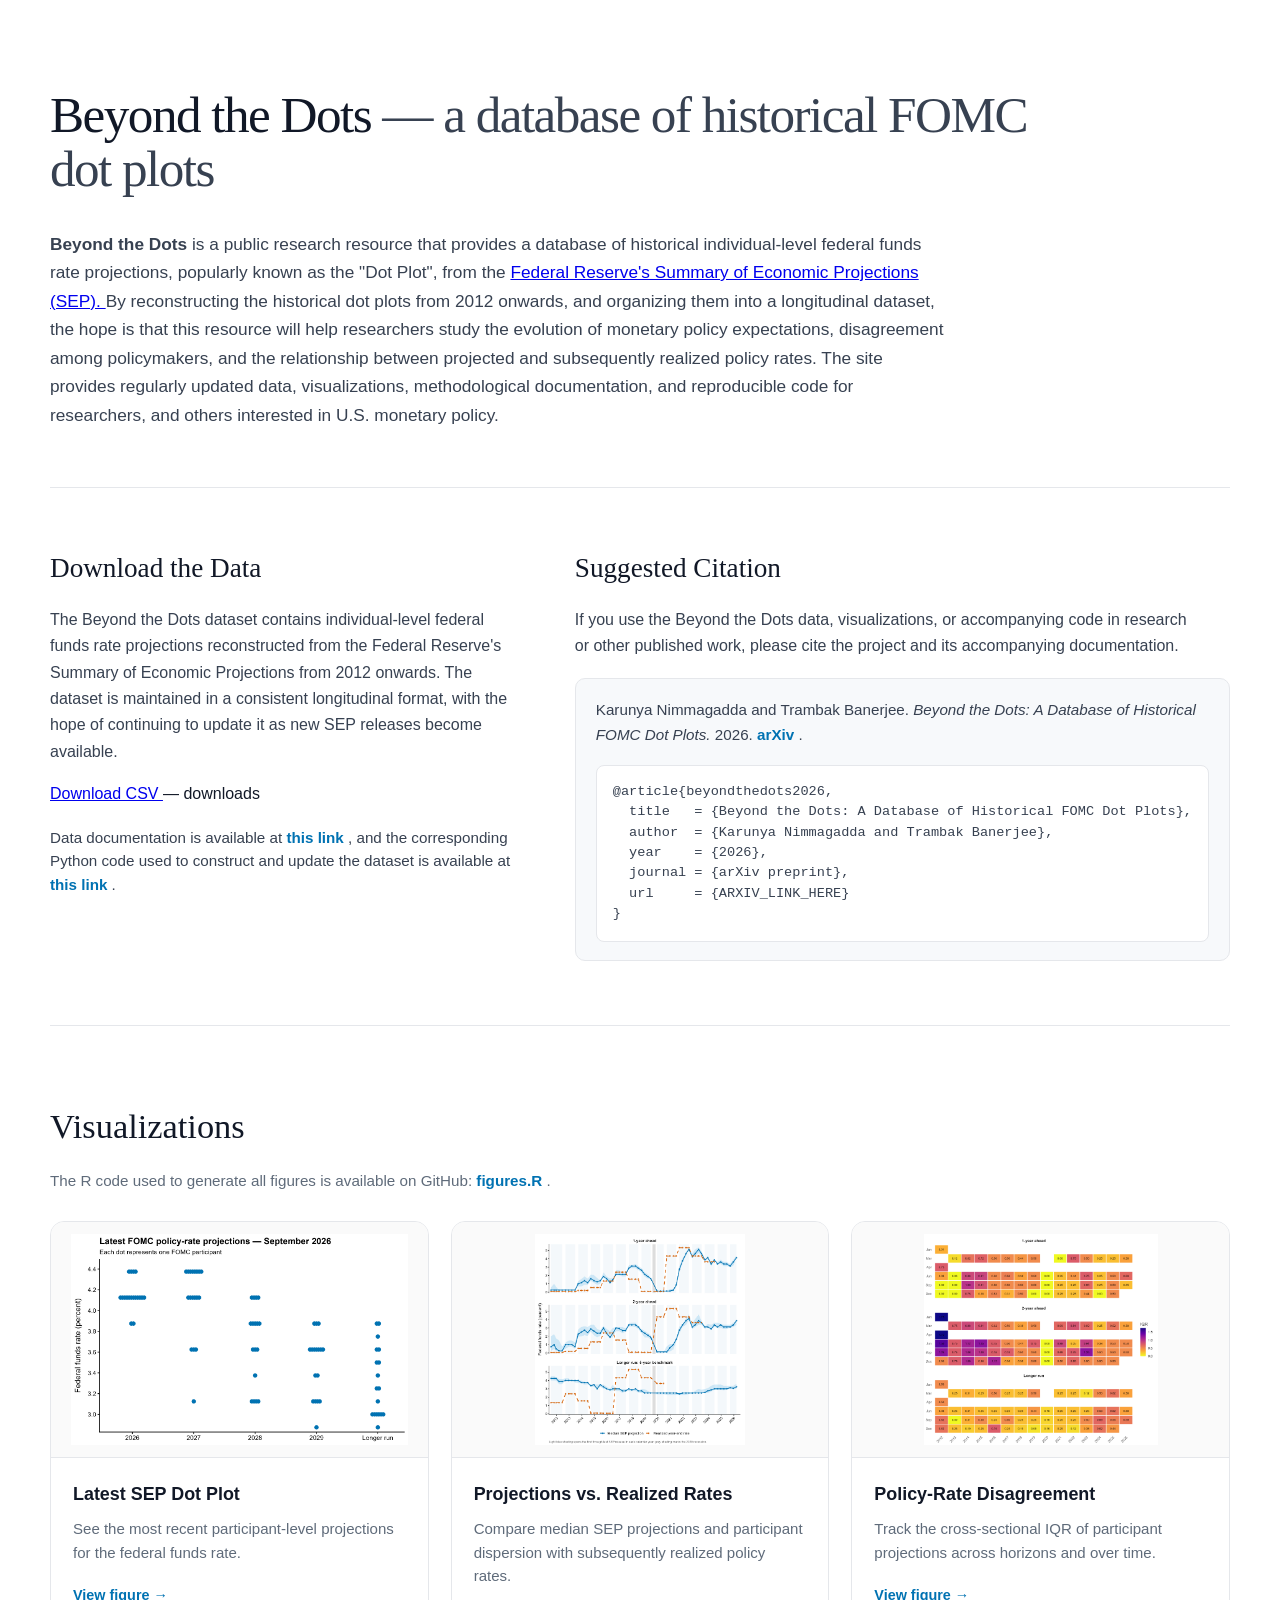
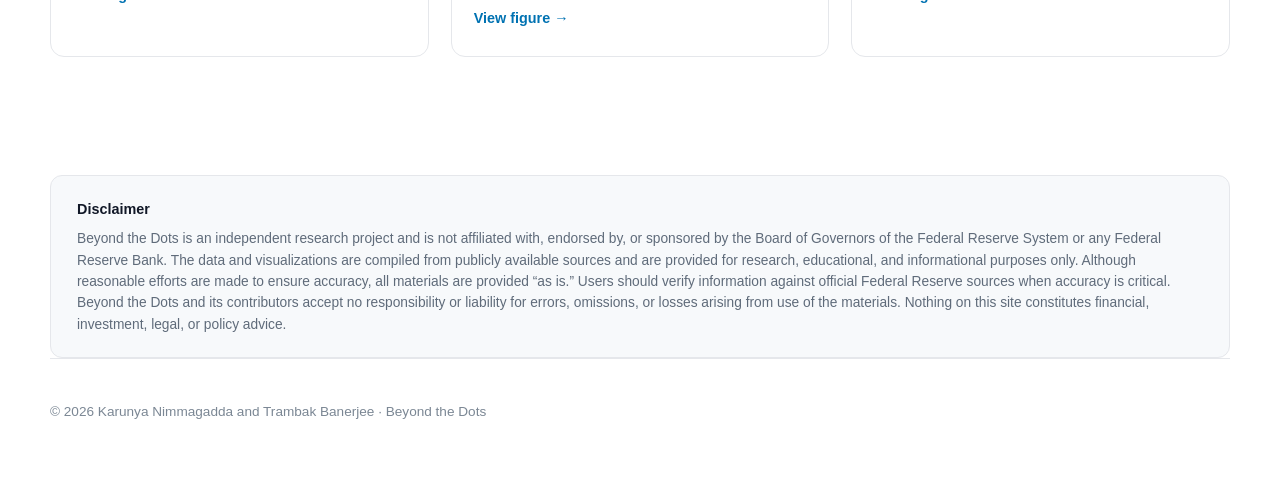
==== index.html @ 00e8cbd1 "Update index.html" ====
<!doctype html>
<html lang="en">
<head>
  <meta charset="utf-8">
  <meta name="viewport" content="width=device-width, initial-scale=1">
  <title>Beyond the Dots</title>
  <meta name="description" content="A Database of Historical FOMC Dot Plots.">
  <link rel="stylesheet" href="styles.css">
</head>
<body>
  <main class="container">
    <header class="hero">
      <h1>Beyond the Dots <span>— a database of historical FOMC dot plots</span></h1>

      <p class="intro">
        <strong>Beyond the Dots</strong> is a public research resource that provides a database of 
        historical individual-level federal funds rate projections, popularly known as the "Dot Plot",
        from the <a href="https://www.federalreserve.gov/monetarypolicy/guide-to-the-summary-of-economic-projections.htm"
   target="_blank"
   rel="noopener">
  Federal Reserve's Summary of Economic Projections (SEP). </a>
By reconstructing the historical dot plots from 2012 onwards, 
        and organizing them into a longitudinal dataset, the hope is that this resource will help researchers study the evolution of 
        monetary policy expectations, disagreement among policymakers, and the relationship between projected and 
        subsequently realized policy rates. The site provides regularly updated data, visualizations,
        methodological documentation, and reproducible code for researchers, and
        others interested in U.S. monetary policy.
      </p>
    </header>
<section class="data-section">

  <div class="section-heading">
   <h2>Download the Data</h2>

    <p>
      The Beyond the Dots dataset contains individual-level federal funds rate
      projections reconstructed from the Federal Reserve's Summary of Economic
      Projections from 2012 onwards. The dataset is maintained in a consistent longitudinal format, 
      with the hope of continuing to update it as new SEP releases become available.
    </p>

    <div class="download-row">
  <a id="data-download"
     class="button-primary"
     href="data/projections.csv"
     download>
    Download CSV
  </a>

  <span class="download-count">
    <span id="download-count">—</span> downloads
  </span>
</div>

<p class="data-note">
  Data documentation is available at
  <a href="documents/documentation.pdf"
     target="_blank"
     rel="noopener">
    this link
  </a>,
  and the corresponding Python code used to construct and update the dataset is available at
  <a href="https://github.com/beyondthedots/beyondthedots.github.io/blob/main/code/"
     target="_blank"
     rel="noopener">
    this link
  </a>.
</p>
  </div>
  <div class="citation-block">
   <h2>Suggested Citation</h2>

    <p>
      If you use the Beyond the Dots data, visualizations, or accompanying code
      in research or other published work, please cite the project and its
      accompanying documentation.
    </p>

    <div class="citation-box">
  <p>
    Karunya Nimmagadda and Trambak Banerjee.
    <em>Beyond the Dots: A Database of Historical FOMC Dot Plots.</em>
    2026.
    <a href="ARXIV_LINK_HERE"
       target="_blank"
       rel="noopener">
      arXiv
    </a>.
  </p>
      
  <pre class="bibtex-citation"><code>@article{beyondthedots2026,
  title   = {Beyond the Dots: A Database of Historical FOMC Dot Plots},
  author  = {Karunya Nimmagadda and Trambak Banerjee},
  year    = {2026},
  journal = {arXiv preprint},
  url     = {ARXIV_LINK_HERE}
}</code></pre>
</div>

</section>
   <section class="visualizations">
      <div class="section-heading">
       <h2>Visualizations</h2>
        <p class="figure-code-note">
      The R code used to generate all figures is available on GitHub:
      <a href="https://github.com/beyondthedots/beyondthedots.github.io/blob/main/code/figures.R"
         target="_blank"
         rel="noopener">
        figures.R
      </a>.
    </p>
      </div>

      <div class="cards">
        <a class="card" href="latest-sep.html">
          <div class="preview">
            <img src="assets/latest_sep_dotplot.png" alt="Preview of latest SEP dot plot"
                 onerror="this.style.display='none'; this.nextElementSibling.style.display='flex';">
            <div class="placeholder">Latest SEP dot plot</div>
          </div>
          <div class="card-copy">
            <h3>Latest SEP Dot Plot</h3>
            <p>See the most recent participant-level projections for the federal funds rate.</p>
            <span class="link">View figure →</span>
          </div>
        </a>

        <a class="card" href="forecast-realized.html">
          <div class="preview">
            <img src="assets/median_vs_realized.png" alt="Preview of median SEP projection versus realized rate"
                 onerror="this.style.display='none'; this.nextElementSibling.style.display='flex';">
            <div class="placeholder">Median vs. realized</div>
          </div>
          <div class="card-copy">
            <h3>Projections vs. Realized Rates</h3>
            <p>Compare median SEP projections and participant dispersion with subsequently realized policy rates.</p>
            <span class="link">View figure →</span>
          </div>
        </a>

        <a class="card" href="disagreement.html">
          <div class="preview">
            <img src="assets/disagreement_heatmaps.png" alt="Preview of SEP disagreement heatmaps"
                 onerror="this.style.display='none'; this.nextElementSibling.style.display='flex';">
            <div class="placeholder">Disagreement heatmaps</div>
          </div>
          <div class="card-copy">
            <h3>Policy-Rate Disagreement</h3>
            <p>Track the cross-sectional IQR of participant projections across horizons and over time.</p>
            <span class="link">View figure →</span>
          </div>
        </a>
      </div>
    </section>
 <section class="disclaimer">
      <h2>Disclaimer</h2>
      <p>
        Beyond the Dots is an independent research project and is not affiliated with, endorsed by, or
        sponsored by the Board of Governors of the Federal Reserve System or any Federal Reserve Bank.
        The data and visualizations are compiled from publicly available sources and are provided for
        research, educational, and informational purposes only. Although reasonable efforts are made to
        ensure accuracy, all materials are provided “as is.” Users should verify information against
        official Federal Reserve sources when accuracy is critical. Beyond the Dots and its contributors
        accept no responsibility or liability for errors, omissions, or losses arising from use of the
        materials. Nothing on this site constitutes financial, investment, legal, or policy advice.
      </p>
    </section>
    <footer>
  <p>&copy; 2026 Karunya Nimmagadda and Trambak Banerjee · Beyond the Dots</p>
</footer>
  </main>
<script>
  const counterURL =
    "https://counterapi.com/api/beyondthedots.github.io/download/dataset";

  const countElement = document.getElementById("download-count");
  const downloadButton = document.getElementById("data-download");

  // Display the current count without incrementing it
  async function loadDownloadCount() {
    try {
      const response = await fetch(counterURL + "?readOnly=true");
      const data = await response.json();
      countElement.textContent = data.value.toLocaleString();
    } catch (error) {
      countElement.textContent = "—";
    }
  }

  // Increment only when the Download CSV button is clicked
  downloadButton.addEventListener("click", async function () {
    try {
      const response = await fetch(counterURL, {
        keepalive: true
      });

      const data = await response.json();
      countElement.textContent = data.value.toLocaleString();
    } catch (error) {
      // Do not interfere with the download if counting fails
    }
  });

  loadDownloadCount();
</script>
</body>
</html>
---- styles.css ----
:root {
  --ink: #111827;
  --muted: #5f6b7a;
  --line: #e5e7eb;
  --soft: #f7f9fb;
  --blue: #0072b2;
  --max: 1180px;
}
* { box-sizing: border-box; }
body {
  margin: 0;
  background: #fff;
  color: var(--ink);
  font-family: Inter, ui-sans-serif, -apple-system, BlinkMacSystemFont, "Segoe UI",
               Roboto, Helvetica, Arial, sans-serif;
  line-height: 1.65;
}
.container { width: min(var(--max), calc(100% - 48px)); margin: 0 auto; }
.hero { padding: 88px 0 58px; border-bottom: 1px solid var(--line); }
.eyebrow {
  margin: 0 0 12px;
  color: var(--blue);
  font-size: .78rem;
  font-weight: 700;
  letter-spacing: .12em;
  text-transform: uppercase;
}
h1 {
  margin: 0;
  max-width: 1000px;
  font-family: Georgia, "Times New Roman", serif;
  font-size: clamp(2rem, 4vw, 3.6rem);
  line-height: 1.05;
  letter-spacing: -0.03em;
  font-weight: 500;
}
h1 span { color: #374151; }
.intro { max-width: 900px; margin: 34px 0 0; font-size: 1.08rem; color: #374151; }
.disclaimer {
  margin: 34px 0 0;
  padding: 22px 26px;
  border: 1px solid var(--line);
  border-radius: 12px;
  background: var(--soft);
}
.disclaimer h2 { margin: 0 0 7px; font-size: .9rem; }
.disclaimer p { margin: 0; color: var(--muted); font-size: .86rem; line-height: 1.55; }
.visualizations { padding: 72px 0 84px; }
.section-heading h2 {
  margin: 0 0 26px;
  font-family: Georgia, "Times New Roman", serif;
  font-size: 2.15rem;
  font-weight: 500;
}
.cards { display: grid; grid-template-columns: repeat(3, minmax(0, 1fr)); gap: 22px; }
.card {
  display: block;
  overflow: hidden;
  color: inherit;
  text-decoration: none;
  border: 1px solid var(--line);
  border-radius: 14px;
  background: #fff;
  transition: transform 160ms ease, box-shadow 160ms ease, border-color 160ms ease;
}
.card:hover {
  transform: translateY(-3px);
  border-color: #cbd5e1;
  box-shadow: 0 14px 34px rgba(15,23,42,.08);
}
.preview {
  position: relative;
  width: 100%;
  aspect-ratio: 16/10;
  border-bottom: 1px solid var(--line);
  background: #fafafa;
  overflow: hidden;
}
.preview img { width: 100%; height: 100%; object-fit: contain; padding: 12px; }
.placeholder {
  display: none;
  width: 100%;
  height: 100%;
  align-items: center;
  justify-content: center;
  background: linear-gradient(135deg,#f8fbfd,#eef5fa);
  color: #7b8794;
  font-weight: 600;
}
.card-copy { padding: 22px 22px 24px; }
.card h3 { margin: 0 0 8px; font-size: 1.12rem; }
.card p { margin: 0 0 18px; color: var(--muted); font-size: .94rem; line-height: 1.55; }
.link { color: var(--blue); font-weight: 700; font-size: .9rem; }
.figure-page { padding: 54px 0 84px; }
.back { display: inline-block; margin-bottom: 30px; color: var(--blue); text-decoration: none; font-weight: 650; }
.figure-page h1 {
  max-width: 940px;
  font-size: clamp(1.9rem, 3.5vw, 3rem);
}
.figure-wrap {
  margin: 38px 0 34px;
  padding: 18px;
  border: 1px solid var(--line);
  border-radius: 14px;
  background: #fff;
}
.figure-wrap img { display: block; width: 100%; height: auto; }
.figure-placeholder {
  min-height: 420px;
  display: none;
  align-items: center;
  justify-content: center;
  background: var(--soft);
  color: var(--muted);
  font-weight: 600;
}
.method { max-width: 900px; font-size: 1rem; color: #374151; }
.method h2 {
  color: var(--ink);
  margin-top: 32px;
  font-family: Georgia, "Times New Roman", serif;
  font-size: 1.65rem;
  font-weight: 500;
}
.method p { margin: 0 0 16px; }
footer { border-top: 1px solid var(--line); padding: 28px 0 42px; color: #7b8794; font-size: .85rem; }
@media (max-width: 900px) {
  .cards { grid-template-columns: 1fr; }
  .hero { padding-top: 56px; }
  .desktop-break { display: none; }
}
@media (max-width: 600px) {
  .container { width: min(100% - 28px, var(--max)); }
  .hero { padding-top: 44px; }
  h1 { font-size: 2.5rem; }
}
.data-section {
  display: grid;
  grid-template-columns: 1fr 1fr;
  gap: 48px;
  padding: 58px 0 64px;
  border-bottom: 1px solid var(--line);
}

.data-section h2 {
  margin: 0 0 14px;
  font-family: Georgia, "Times New Roman", serif;
  font-size: 1.7rem;
  font-weight: 500;
}

.data-section p {
  color: #374151;
  max-width: 620px;
}

.citation-box {
  margin-top: 18px;
  padding: 18px 20px;
  background: #f7f9fb;
  border: 1px solid var(--line);
  border-radius: 10px;
}

.citation-box p {
  margin: 0;
  font-size: 0.95rem;
}

.citation-box a {
  color: #0072b2;
  font-weight: 600;
  text-decoration: none;
}

.citation-box a:hover {
  text-decoration: underline;
}

@media (max-width: 800px) {
  .data-section {
    grid-template-columns: 1fr;
    gap: 36px;
  }
}
.figure-code-note {
  margin: -12px 0 28px;
  color: #5f6b7a;
  font-size: 0.95rem;
}

.figure-code-note a {
  color: #0072b2;
  font-weight: 600;
  text-decoration: none;
}

.figure-code-note a:hover {
  text-decoration: underline;
}
.data-note {
  margin-top: 18px;
  color: #5f6b7a;
  font-size: 0.95rem;
  line-height: 1.55;
}

.data-note a {
  color: #0072b2;
  font-weight: 600;
  text-decoration: none;
}

.data-note a:hover {
  text-decoration: underline;
}
.bibtex-citation {
  margin: 18px 0 0;
  padding: 16px;
  background: #ffffff;
  border: 1px solid var(--line);
  border-radius: 8px;
  overflow-x: auto;
  font-size: 0.85rem;
  line-height: 1.5;
  color: #374151;
}
.bibtex-label {
  margin: 18px 0 6px;
  font-size: 0.9rem;
}
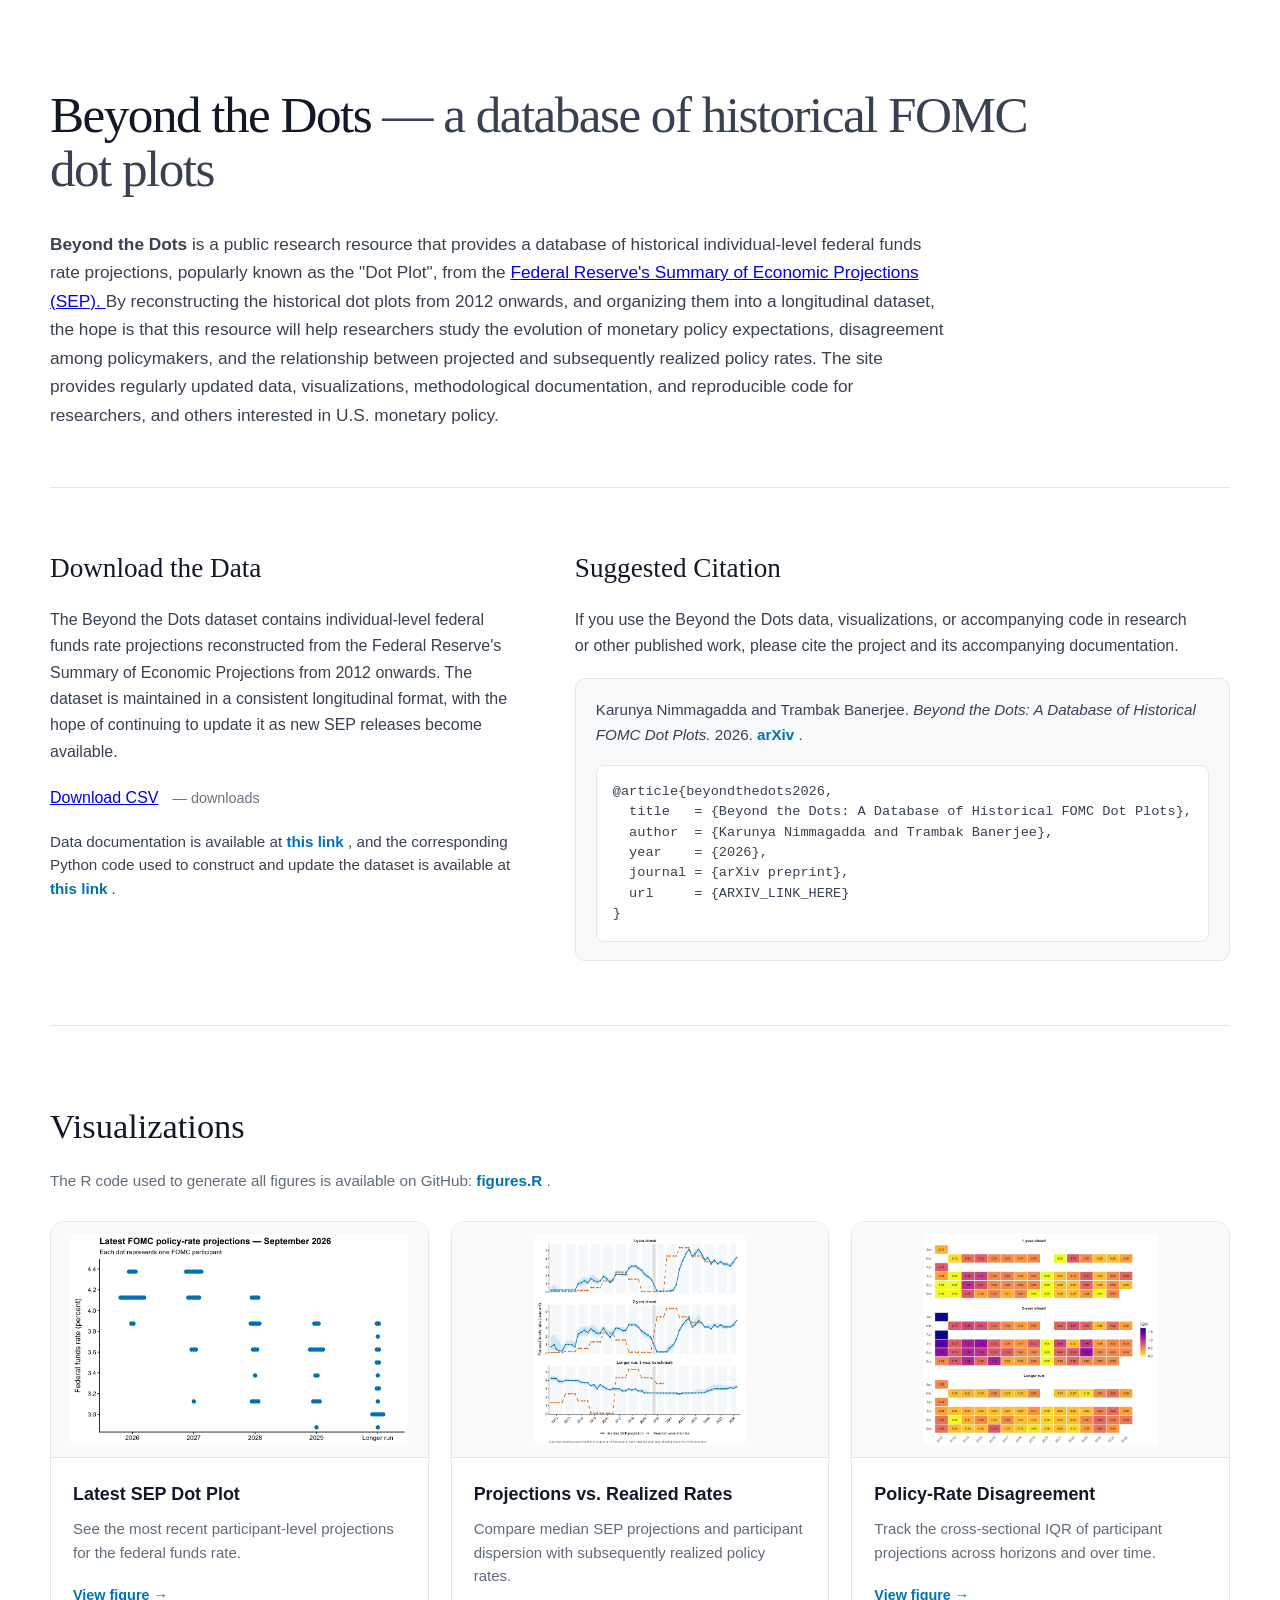
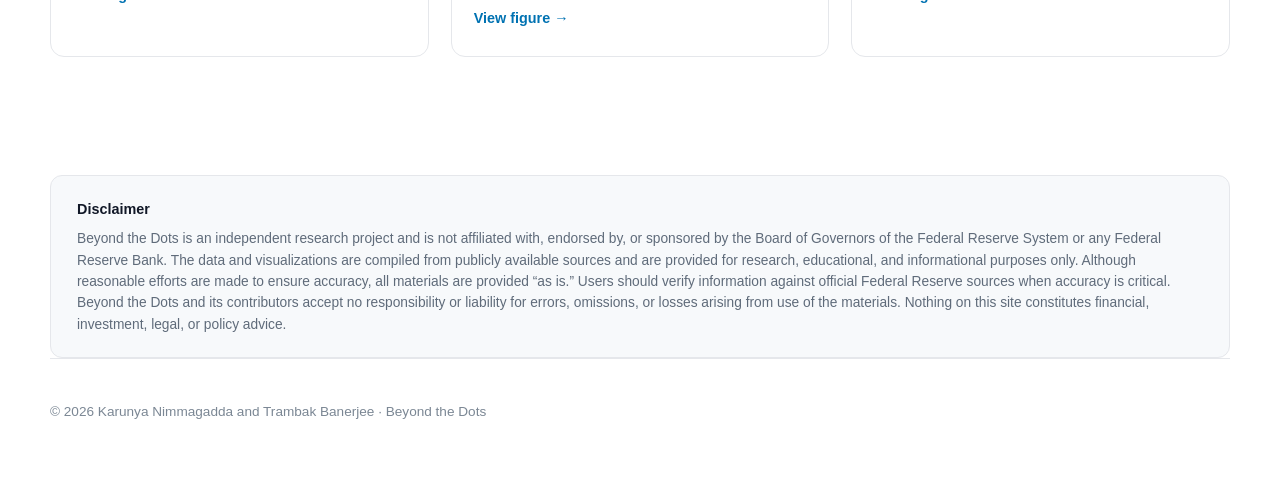
==== commit 07489050: "Update index.html" ====
--- a/index.html
+++ b/index.html
@@ -169,39 +169,43 @@
   <p>&copy; 2026 Karunya Nimmagadda and Trambak Banerjee · Beyond the Dots</p>
 </footer>
   </main>
+<script src="https://counterapi.com/counterapi.embed.js"></script>
+
 <script>
-  const counterURL =
-    "https://counterapi.com/api/beyondthedots.github.io/download/dataset";
+  const namespace = "beyondthedots.github.io";
+  const action = "download";
+  const key = "dataset";
 
   const countElement = document.getElementById("download-count");
   const downloadButton = document.getElementById("data-download");
 
-  // Display the current count without incrementing it
-  async function loadDownloadCount() {
-    try {
-      const response = await fetch(counterURL + "?readOnly=true");
-      const data = await response.json();
-      countElement.textContent = data.value.toLocaleString();
-    } catch (error) {
-      countElement.textContent = "—";
+  // Read current count when the page loads.
+  counterApi.read(
+    key,
+    action,
+    namespace,
+    {},
+    function(err, res) {
+      if (!err && res) {
+        countElement.textContent = Number(res.value).toLocaleString();
+      }
     }
-  }
-
-  // Increment only when the Download CSV button is clicked
-  downloadButton.addEventListener("click", async function () {
-    try {
-      const response = await fetch(counterURL, {
-        keepalive: true
-      });
-
-      const data = await response.json();
-      countElement.textContent = data.value.toLocaleString();
-    } catch (error) {
-      // Do not interfere with the download if counting fails
-    }
+  );
+
+  // Increment only when the CSV download button is clicked.
+  downloadButton.addEventListener("click", function() {
+    counterApi.increment(
+      key,
+      action,
+      namespace,
+      {},
+      function(err, res) {
+        if (!err && res) {
+          countElement.textContent = Number(res.value).toLocaleString();
+        }
+      }
+    );
   });
-
-  loadDownloadCount();
 </script>
 </body>
 </html>
--- a/styles.css
+++ b/styles.css
@@ -229,3 +229,14 @@
   margin: 18px 0 6px;
   font-size: 0.9rem;
 }
+.download-row {
+  display: flex;
+  align-items: center;
+  gap: 14px;
+  margin-top: 20px;
+}
+
+.download-count {
+  color: #6b7280;
+  font-size: 0.9rem;
+}
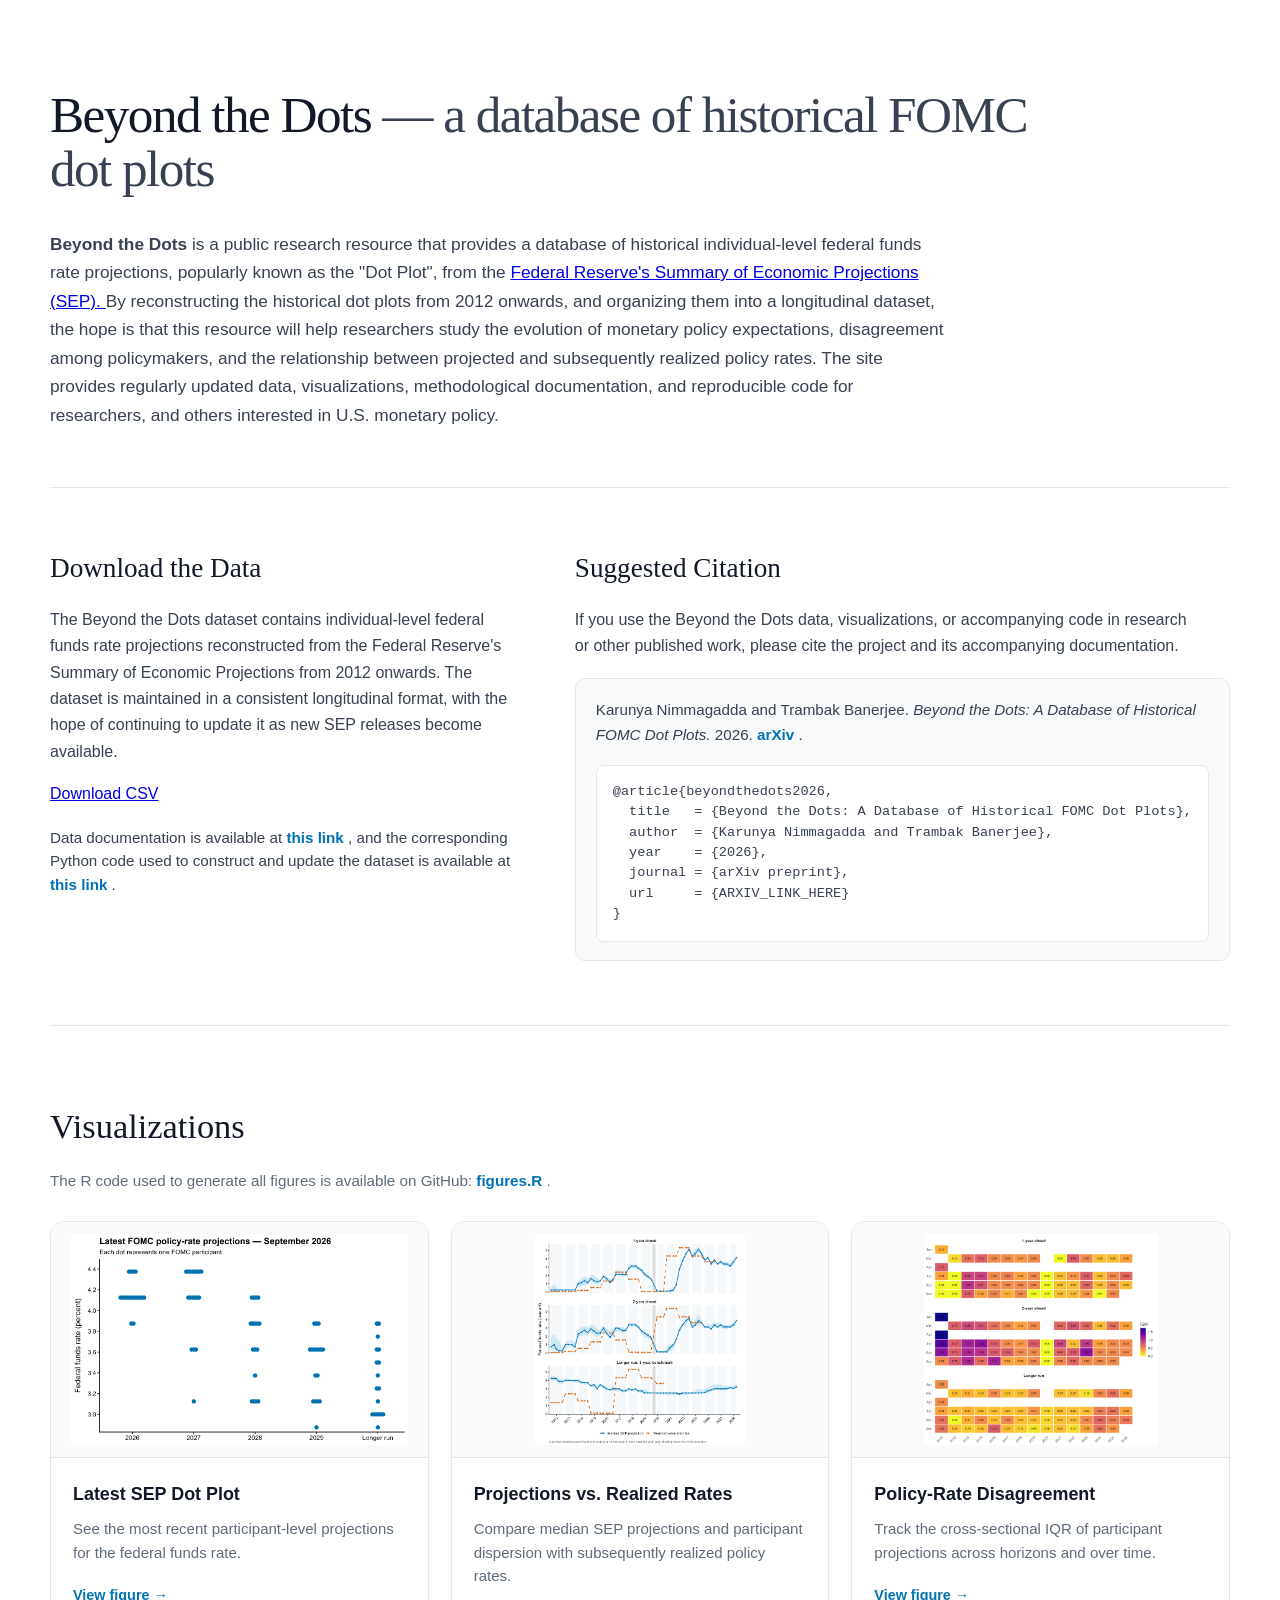
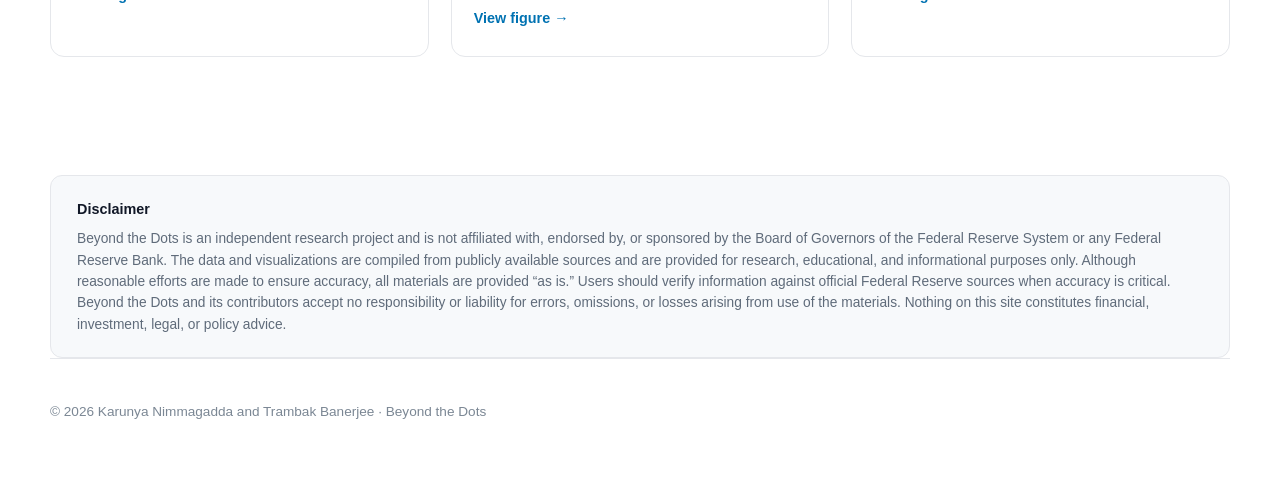
==== commit 6a0ada3e: "Update index.html" ====
--- a/index.html
+++ b/index.html
@@ -39,18 +39,11 @@
       with the hope of continuing to update it as new SEP releases become available.
     </p>
 
-    <div class="download-row">
-  <a id="data-download"
-     class="button-primary"
-     href="data/projections.csv"
-     download>
-    Download CSV
-  </a>
-
-  <span class="download-count">
-    <span id="download-count">—</span> downloads
-  </span>
-</div>
+  <a class="button-primary"
+   href="data/beyond_the_dots.csv"
+   download>
+  Download CSV
+</a>
 
 <p class="data-note">
   Data documentation is available at
@@ -169,43 +162,5 @@
   <p>&copy; 2026 Karunya Nimmagadda and Trambak Banerjee · Beyond the Dots</p>
 </footer>
   </main>
-<script src="https://counterapi.com/counterapi.embed.js"></script>
-
-<script>
-  const namespace = "beyondthedots.github.io";
-  const action = "download";
-  const key = "dataset";
-
-  const countElement = document.getElementById("download-count");
-  const downloadButton = document.getElementById("data-download");
-
-  // Read current count when the page loads.
-  counterApi.read(
-    key,
-    action,
-    namespace,
-    {},
-    function(err, res) {
-      if (!err && res) {
-        countElement.textContent = Number(res.value).toLocaleString();
-      }
-    }
-  );
-
-  // Increment only when the CSV download button is clicked.
-  downloadButton.addEventListener("click", function() {
-    counterApi.increment(
-      key,
-      action,
-      namespace,
-      {},
-      function(err, res) {
-        if (!err && res) {
-          countElement.textContent = Number(res.value).toLocaleString();
-        }
-      }
-    );
-  });
-</script>
 </body>
 </html>
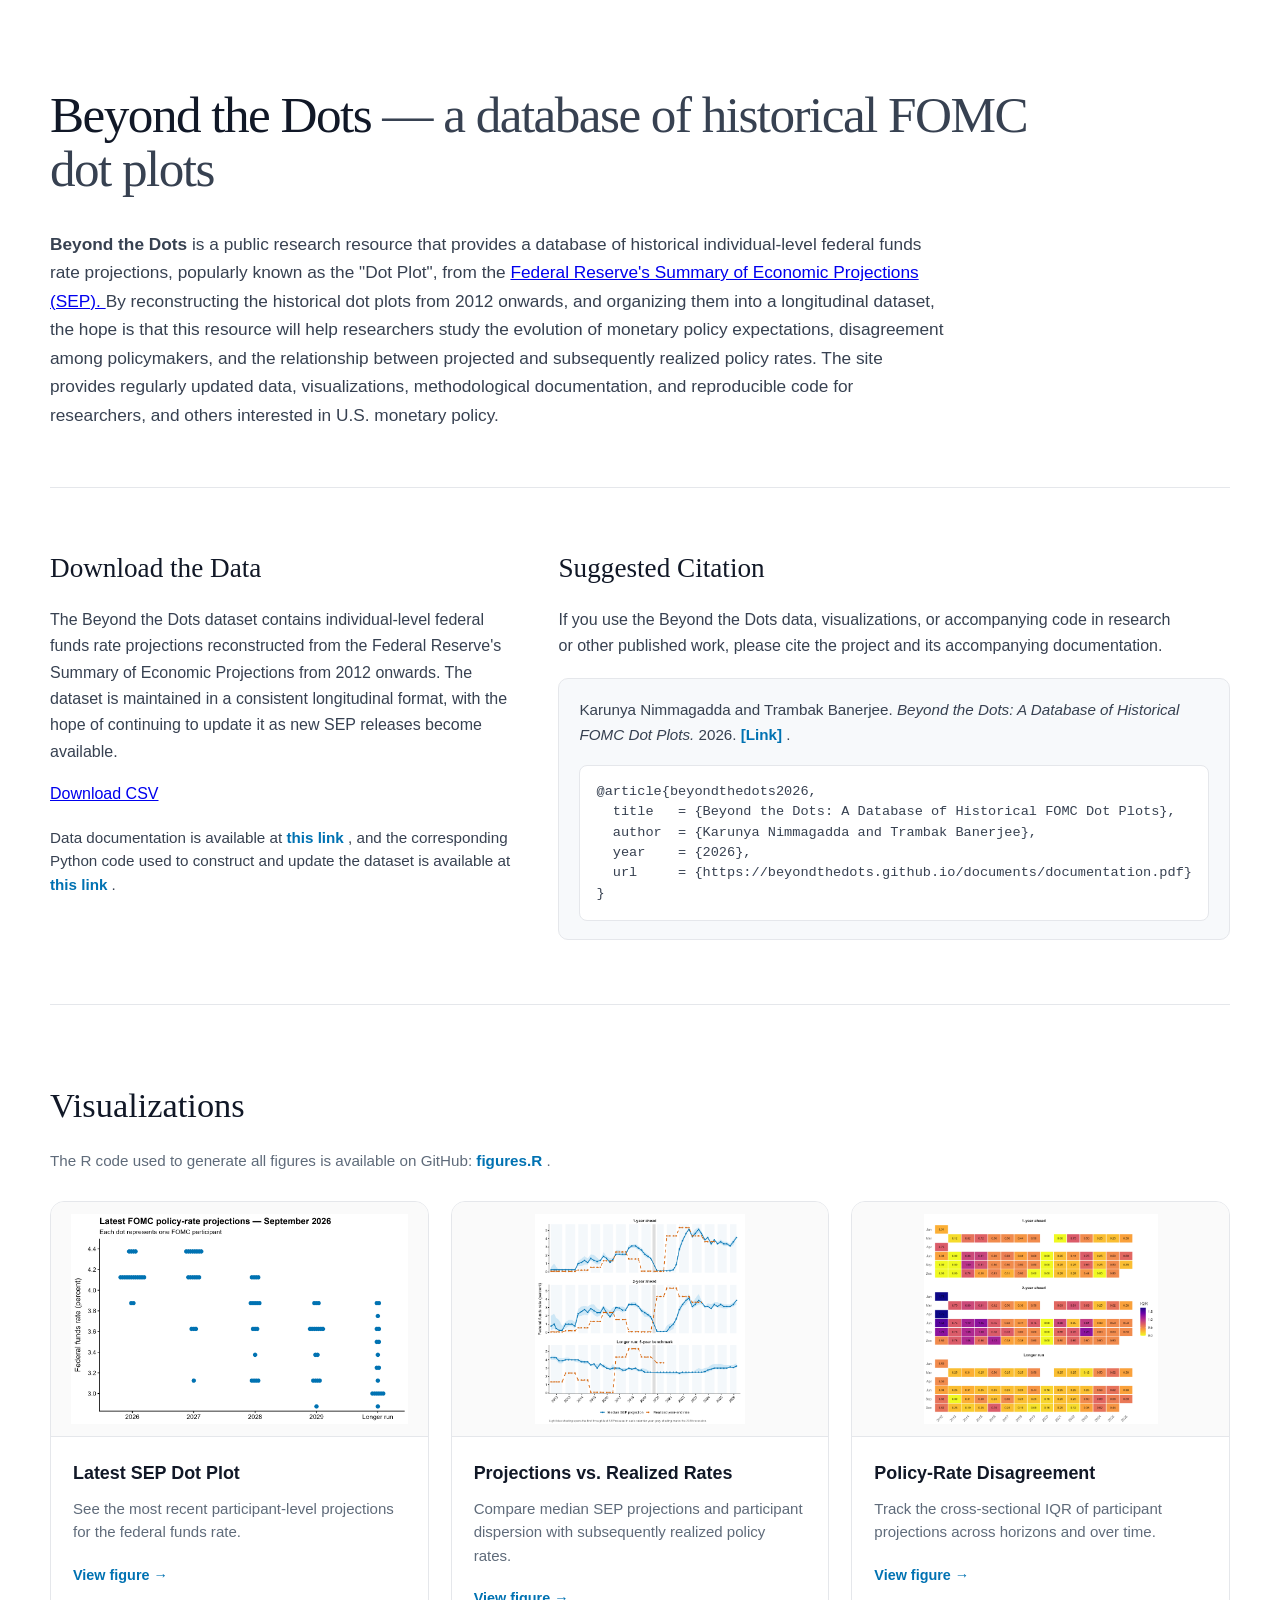
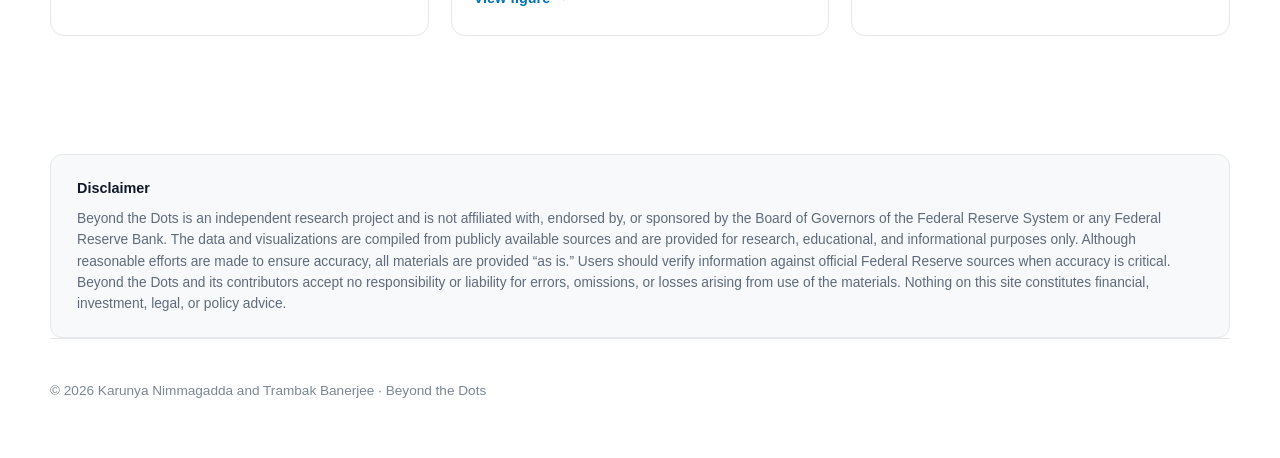
==== commit ba142b9a: "Update index.html" ====
--- a/index.html
+++ b/index.html
@@ -74,10 +74,10 @@
     Karunya Nimmagadda and Trambak Banerjee.
     <em>Beyond the Dots: A Database of Historical FOMC Dot Plots.</em>
     2026.
-    <a href="ARXIV_LINK_HERE"
+    <a href="documents/documentation.pdf"
        target="_blank"
        rel="noopener">
-      arXiv
+      [Link]
     </a>.
   </p>
       
@@ -85,8 +85,7 @@
   title   = {Beyond the Dots: A Database of Historical FOMC Dot Plots},
   author  = {Karunya Nimmagadda and Trambak Banerjee},
   year    = {2026},
-  journal = {arXiv preprint},
-  url     = {ARXIV_LINK_HERE}
+  url     = {https://beyondthedots.github.io/documents/documentation.pdf}
 }</code></pre>
 </div>
 
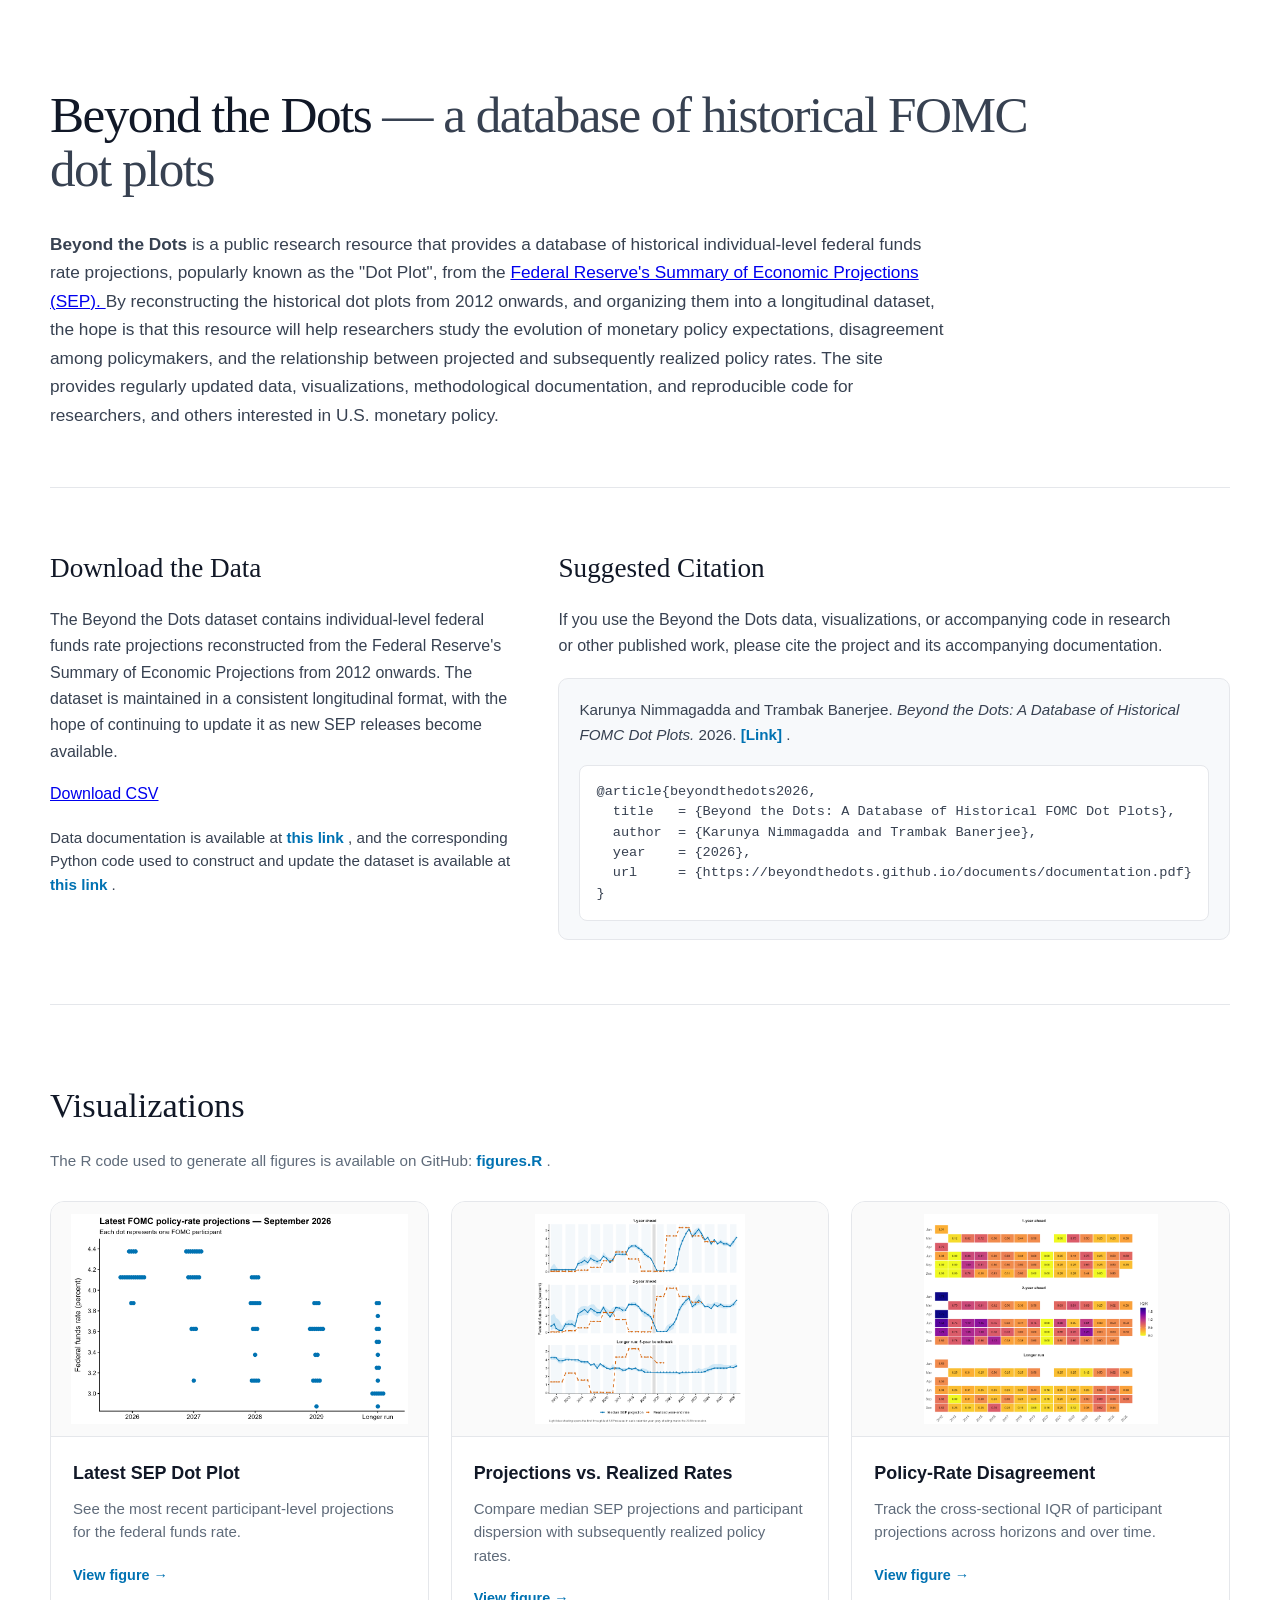
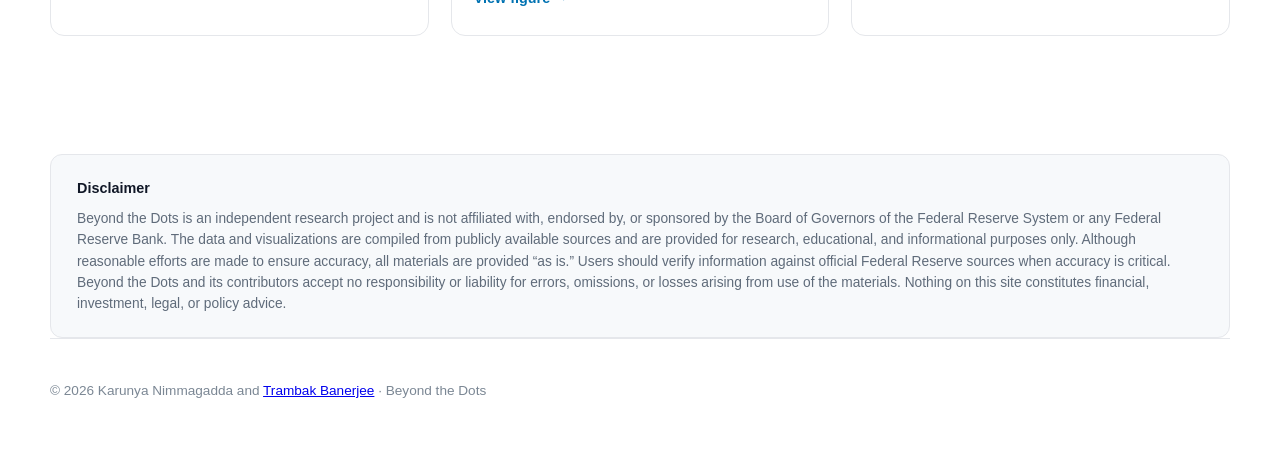
==== commit e6ff60c5: "Update index.html" ====
--- a/index.html
+++ b/index.html
@@ -158,7 +158,10 @@
       </p>
     </section>
     <footer>
-  <p>&copy; 2026 Karunya Nimmagadda and Trambak Banerjee · Beyond the Dots</p>
+  <p>&copy; 2026 Karunya Nimmagadda and <a href="https://trambakbanerjee.github.io/"
+   target="_blank"
+   rel="noopener">
+  Trambak Banerjee</a> · Beyond the Dots</p>
 </footer>
   </main>
 </body>
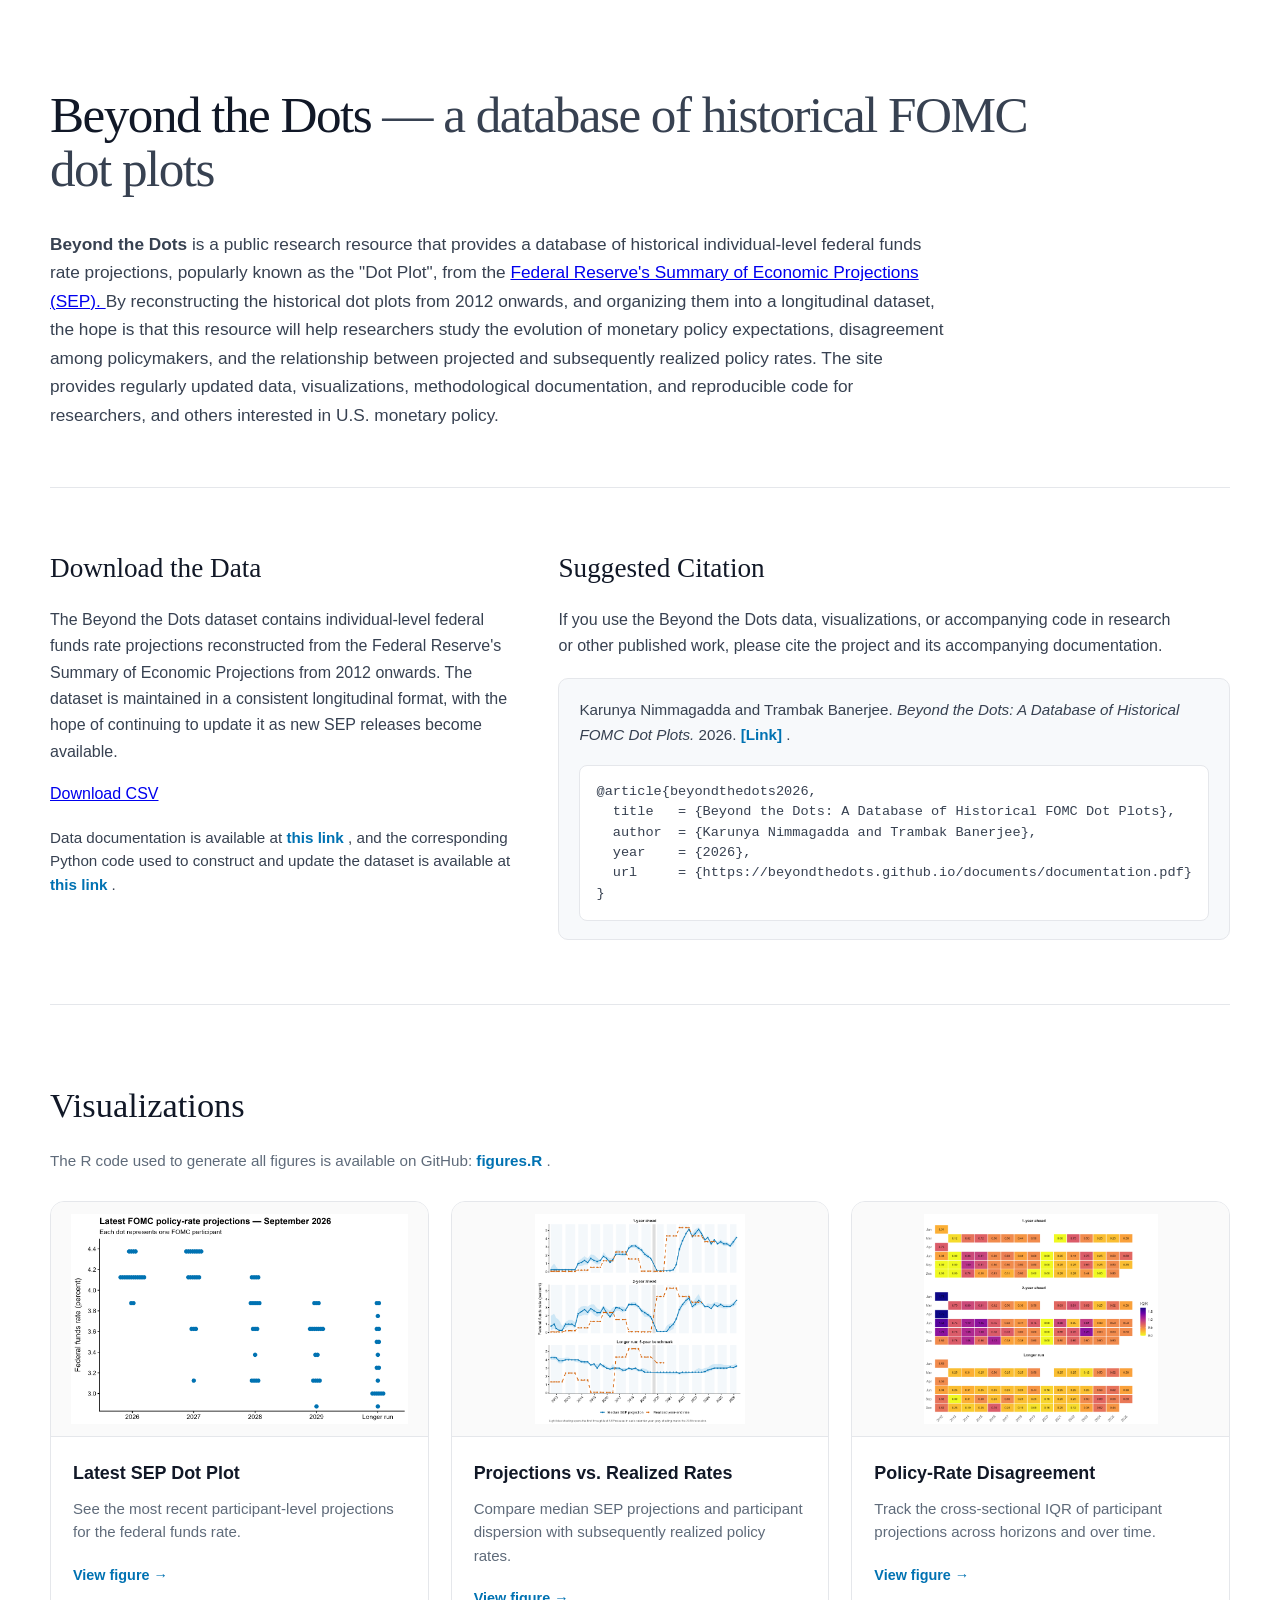
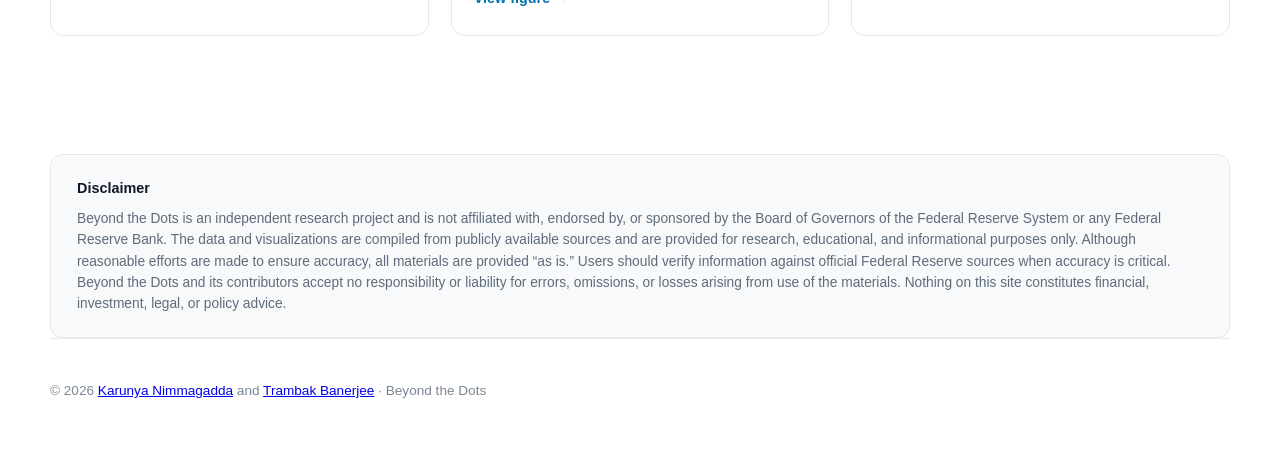
==== commit 8b7cbb95: "Update index.html" ====
--- a/index.html
+++ b/index.html
@@ -40,7 +40,7 @@
     </p>
 
   <a class="button-primary"
-   href="data/beyond_the_dots.csv"
+   href="data/projections.csv"
    download>
   Download CSV
 </a>
@@ -158,7 +158,10 @@
       </p>
     </section>
     <footer>
-  <p>&copy; 2026 Karunya Nimmagadda and <a href="https://trambakbanerjee.github.io/"
+  <p>&copy; 2026 <a href="https://www.linkedin.com/in/karunya-nimmagadda"
+  target="_blank"
+  rel="noopener">
+    Karunya Nimmagadda</a> and <a href="https://trambakbanerjee.github.io/"
    target="_blank"
    rel="noopener">
   Trambak Banerjee</a> · Beyond the Dots</p>
